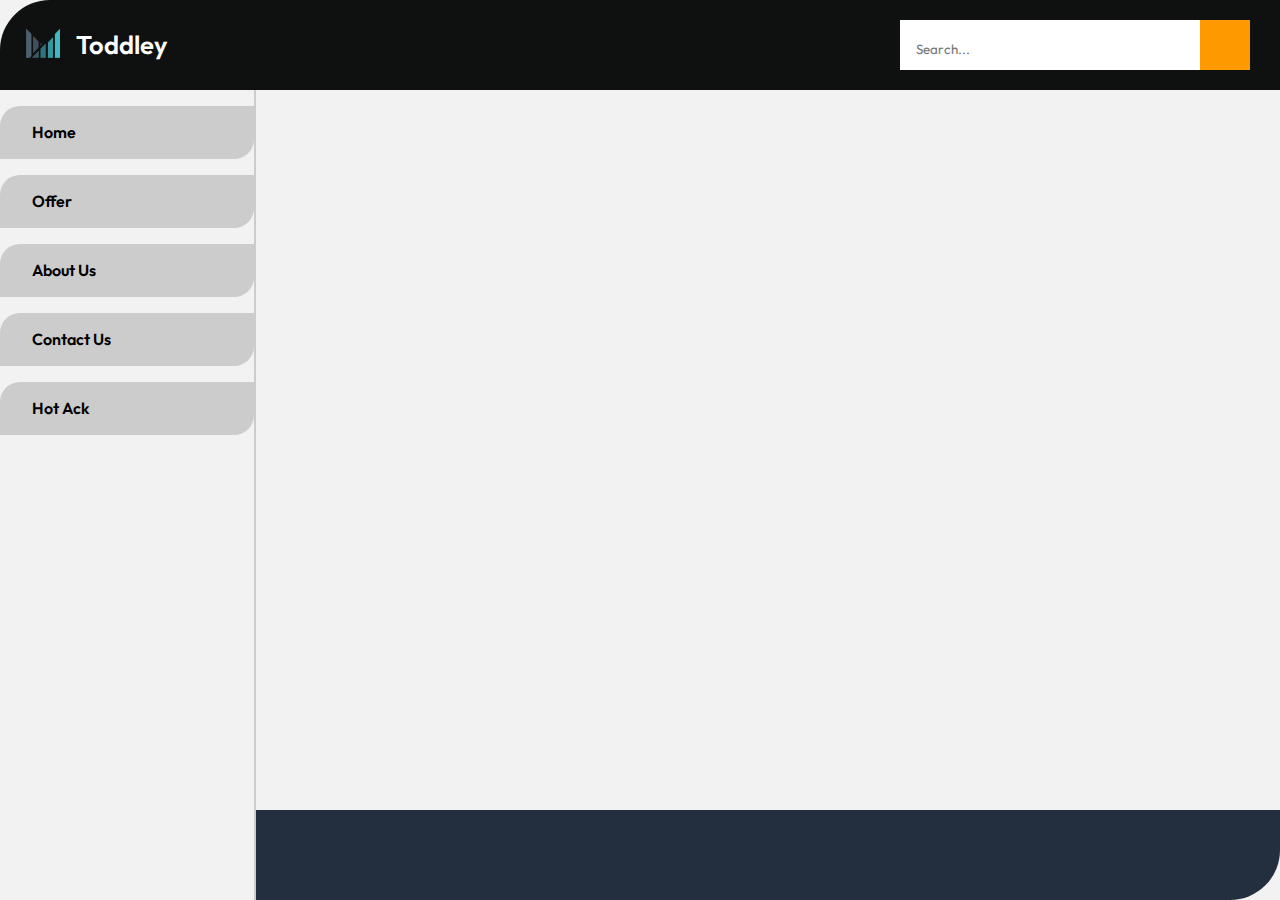
==== e-commerce/index.html @ d947519e "searchbar animation added" ====
<!DOCTYPE html>
<html lang="en">

<head>
    <meta charset="UTF-8">
    <meta http-equiv="X-UA-Compatible" content="IE=edge">
    <meta name="viewport" content="width=device-width, initial-scale=1.0">
    <title>Document</title>
    <link rel="stylesheet" href="./assets/css/styles.css">

    <!-- GOOGLE FONTS -->

    <link rel="preconnect" href="https://fonts.googleapis.com">
<link rel="preconnect" href="https://fonts.gstatic.com" crossorigin>
<link rel="stylesheet" href="https://cdnjs.cloudflare.com/ajax/libs/font-awesome/6.4.0/css/all.min.css" integrity="sha512-iecdLmaskl7CVkqkXNQ/ZH/XLlvWZOJyj7Yy7tcenmpD1ypASozpmT/E0iPtmFIB46ZmdtAc9eNBvH0H/ZpiBw==" crossorigin="anonymous" referrerpolicy="no-referrer" />
<link href="https://fonts.googleapis.com/css2?family=Outfit:wght@200;300;400;500;600;700;800;900&display=swap" rel="stylesheet">
</head>

<body>

    <header>
       <div class="logo-whole">
            <a href="./index.html">
                <img src="./assets/images/logos/logo.png" alt="amazon-logo" class="logo">
            </a>
            <p>Toddley</p>
        </div>
        <div class="search-bar">
            <input type="text" placeholder="Search...">
            <div class="icon">
                <i class="fa-solid fa-magnifying-glass"></i>
            </div>
        </div>
    </header>
    <div class="container">
        <aside class="sidebar">
            <div class="nav-item">Home</div>
            <div class="nav-item">
                Offer
                <div class="dropdown">                
                        <div class="dropdown-item">Apparel</div>
                        <div class="dropdown-item">Gadget</div>
                        <div class="dropdown-item">Grocery</div>     
                </div>
            </div>
            <div class="nav-item">About Us
                <div class="dropdown">                
                    <div class="dropdown-item">Apparel</div>
                    <div class="dropdown-item">Gadget</div>
                    <div class="dropdown-item">Grocery</div>     
            </div>
            </div>
            <div class="nav-item">Contact Us
                <div class="dropdown">                
                    <div class="dropdown-item">Apparel</div>
                    <div class="dropdown-item">Gadget</div>
                    <div class="dropdown-item">Grocery</div>     
            </div>
            </div>
            <div class="nav-item">Hot Ack</div>
        </aside>
        <main></main>
        <footer></footer>
    
</div>
<script src="https://cdnjs.cloudflare.com/ajax/libs/jquery/3.7.0/jquery.min.js" integrity="sha512-3gJwYpMe3QewGELv8k/BX9vcqhryRdzRMxVfq6ngyWXwo03GFEzjsUm8Q7RZcHPHksttq7/GFoxjCVUjkjvPdw==" crossorigin="anonymous" referrerpolicy="no-referrer"></script>
<script>
    
    const searchIcon = document.querySelector(".search-bar .icon");
    const input = document.querySelector(".search-bar input");
    $(".search-bar .icon").click(function () {
          $(".search-bar input").toggle("slide");
    });
</script>
</body>

</html>
---- e-commerce/assets/css/styles.css ----
* {
    margin: 0;
    padding: 0;
    box-sizing: border-box;
    font-family: 'Outfit', sans-serif;
}

/* COLOR PALLETTE */
:root {
    --primary-color: #ff9900;
    --secondary-color: #146eb4;
    --teritiary-color: #232f3e;
    --black: #0F1111;
    --background-color: #f2f2f2;
    --grey: #CCCCCC;
    --header-padding-horizontal: 30px;

}

/* UNIVERSAL BODY STYLES */
body {
    background: var(--background-color);
    font-family: 'Outfit', sans-serif;
}


/* HEADER */
header {
    position: relative;
    min-height: 10vh;
    background: var(--black);
    display: flex;
    flex-direction: row;
    justify-content: space-between;
    align-items: center;
    padding: 0 var(--header-padding-horizontal);
    border-radius: 50px 0 0 0;
}

header a img {
    height: 30px;
    width: 34px;
}

header .logo-whole {
    position: absolute;
    display: flex;
    flex-direction: row;
    left: 2%;
    animation: mymove 5s normal;
}

header .logo-whole:hover {
    cursor: pointer;
}

header .search-bar {
    position: relative;
    margin-left: auto;
    display: flex;
    flex-direction: row;
    align-items: center;
}

header .search-bar input {
    height: 50px;
    outline: none;
    border: none;
    width: 300px;
    padding: 0.5rem 0rem 0rem 1rem;
}

header .search-bar .icon {
    height: 50px;
    width: 50px;
    padding: 0.5rem 1rem;
    background: var(--primary-color);
    align-items: center;
    display: flex;
}

header .search-bar .icon i {
    color: white;
}


@keyframes mymove {
    0% {
        left: 2%;
    }

    50% {
        left: 40%;
    }

    100% {
        left: 2%;
    }
}

header p {
    padding-left: 1rem;
    font-weight: 600;
    color: #fff;
    font-size: 1.6rem;
}

/* 
/* Main Container */
.container {
    display: grid;
    grid-template-columns: 20% auto;
}

/* SIDEBAR */
.sidebar {
    background: var(--background-color);
    grid-row-start: span 2;
    border-right: 2px solid var(--grey);
}

.sidebar .nav-item {
    position: relative;
    display: flex;
    align-items: center;
    width: 100%;
    border-bottom: 1px solid var(--grey);
    font-size: 16px;
    font-weight: 600;
    padding: 1rem 2rem;
    background: var(--grey);
    transition: all 0.3s ease-in-out;
    border-radius: 20px 0 20px 0;
    margin: 1rem 0;
}

.sidebar .nav-item:hover {
    background: var(--primary-color);
    cursor: pointer;
    transition: all 0.3s ease-in-out;
}

.sidebar .dropdown {
    position: absolute;
    width: 140px;
    background: var(--background-color);
    right: -140px;
    top: 0;
    display: none;
}

.sidebar .nav-item:hover .dropdown {
    display: block;
}

.sidebar .dropdown .dropdown-item {
    border-bottom: 1px solid var(--background-color);
    background: var(--secondary-color);
    font-size: 16px;
    font-weight: 600;
    padding: 0.5rem 1rem;
    color: #fff;
    border-radius: 20px 0 20px 0;
}

.sidebar .dropdown .dropdown-item:hover {
    background: var(--primary-color);
    color: #000;
    cursor: pointer;
    transition: all 0.3s ease-in-out;
}

/* HOME-MAIN */
main {
    min-height: 80vh;
    background: var(--background-color);
}


/* FOOTER */
footer {
    background: var(--teritiary-color);
    min-height: 10vh;
    border-radius: 0 0 50px;
}
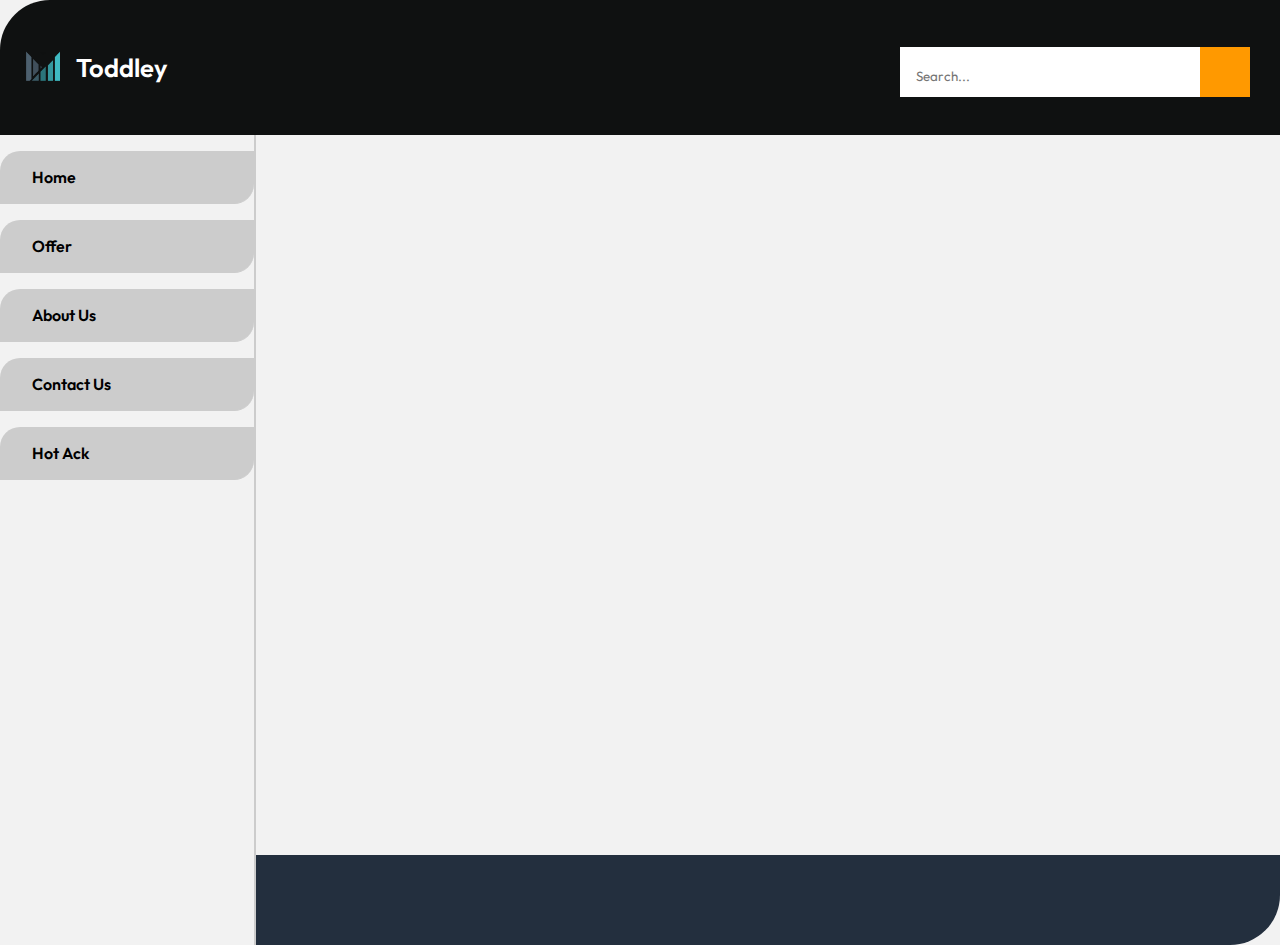
==== commit 2a2f1717: "icons added" ====
--- a/e-commerce/index.html
+++ b/e-commerce/index.html
@@ -11,67 +11,93 @@
     <!-- GOOGLE FONTS -->
 
     <link rel="preconnect" href="https://fonts.googleapis.com">
-<link rel="preconnect" href="https://fonts.gstatic.com" crossorigin>
-<link rel="stylesheet" href="https://cdnjs.cloudflare.com/ajax/libs/font-awesome/6.4.0/css/all.min.css" integrity="sha512-iecdLmaskl7CVkqkXNQ/ZH/XLlvWZOJyj7Yy7tcenmpD1ypASozpmT/E0iPtmFIB46ZmdtAc9eNBvH0H/ZpiBw==" crossorigin="anonymous" referrerpolicy="no-referrer" />
-<link href="https://fonts.googleapis.com/css2?family=Outfit:wght@200;300;400;500;600;700;800;900&display=swap" rel="stylesheet">
+    <link rel="preconnect" href="https://fonts.gstatic.com" crossorigin>
+    <link rel="stylesheet" href="https://cdnjs.cloudflare.com/ajax/libs/font-awesome/6.4.0/css/all.min.css"
+        integrity="sha512-iecdLmaskl7CVkqkXNQ/ZH/XLlvWZOJyj7Yy7tcenmpD1ypASozpmT/E0iPtmFIB46ZmdtAc9eNBvH0H/ZpiBw=="
+        crossorigin="anonymous" referrerpolicy="no-referrer" />
+    <link href="https://fonts.googleapis.com/css2?family=Outfit:wght@200;300;400;500;600;700;800;900&display=swap"
+        rel="stylesheet">
 </head>
 
 <body>
 
     <header>
-       <div class="logo-whole">
+        <div class="logo-whole">
             <a href="./index.html">
                 <img src="./assets/images/logos/logo.png" alt="amazon-logo" class="logo">
             </a>
             <p>Toddley</p>
         </div>
-        <div class="search-bar">
-            <input type="text" placeholder="Search...">
-            <div class="icon">
-                <i class="fa-solid fa-magnifying-glass"></i>
+        <div class="right-wrapper">
+            <div class="socials">
+                <div class="icon">
+                    <i class="fa-brands fa-facebook-f"></i>
+                </div>
+                <div class="icon">
+                    <i class="fa-brands fa-instagram"></i>
+                </div>
+                <div class="icon">
+                    <i class="fa-brands fa-twitter"></i>
+                </div>
+                <div class="icon">
+                    <i class="fa-brands fa-youtube"></i>
+                </div>
+                <div class="icon">
+                    <i class="fa-brands fa-linkedin-in"></i>
+                </div>
+            </div>
+
+            <div class="search-bar">
+                <input type="text" placeholder="Search...">
+                <div class="icon">
+                    <i class="fa-solid fa-magnifying-glass"></i>
+                </div>
             </div>
         </div>
+
     </header>
     <div class="container">
         <aside class="sidebar">
             <div class="nav-item">Home</div>
             <div class="nav-item">
                 Offer
-                <div class="dropdown">                
-                        <div class="dropdown-item">Apparel</div>
-                        <div class="dropdown-item">Gadget</div>
-                        <div class="dropdown-item">Grocery</div>     
+                <div class="dropdown">
+                    <div class="dropdown-item">Apparel</div>
+                    <div class="dropdown-item">Gadget</div>
+                    <div class="dropdown-item">Grocery</div>
                 </div>
             </div>
             <div class="nav-item">About Us
-                <div class="dropdown">                
+                <div class="dropdown">
                     <div class="dropdown-item">Apparel</div>
                     <div class="dropdown-item">Gadget</div>
-                    <div class="dropdown-item">Grocery</div>     
-            </div>
+                    <div class="dropdown-item">Grocery</div>
+                </div>
             </div>
             <div class="nav-item">Contact Us
-                <div class="dropdown">                
+                <div class="dropdown">
                     <div class="dropdown-item">Apparel</div>
                     <div class="dropdown-item">Gadget</div>
-                    <div class="dropdown-item">Grocery</div>     
-            </div>
+                    <div class="dropdown-item">Grocery</div>
+                </div>
             </div>
             <div class="nav-item">Hot Ack</div>
         </aside>
         <main></main>
         <footer></footer>
-    
-</div>
-<script src="https://cdnjs.cloudflare.com/ajax/libs/jquery/3.7.0/jquery.min.js" integrity="sha512-3gJwYpMe3QewGELv8k/BX9vcqhryRdzRMxVfq6ngyWXwo03GFEzjsUm8Q7RZcHPHksttq7/GFoxjCVUjkjvPdw==" crossorigin="anonymous" referrerpolicy="no-referrer"></script>
-<script>
-    
-    const searchIcon = document.querySelector(".search-bar .icon");
-    const input = document.querySelector(".search-bar input");
-    $(".search-bar .icon").click(function () {
-          $(".search-bar input").toggle("slide");
-    });
-</script>
+
+    </div>
+    <script src="https://cdnjs.cloudflare.com/ajax/libs/jquery/3.7.0/jquery.min.js"
+        integrity="sha512-3gJwYpMe3QewGELv8k/BX9vcqhryRdzRMxVfq6ngyWXwo03GFEzjsUm8Q7RZcHPHksttq7/GFoxjCVUjkjvPdw=="
+        crossorigin="anonymous" referrerpolicy="no-referrer"></script>
+    <script>
+        // slideToggle the search bar on click of the search icon from left to right
+        const searchIcon = document.querySelector(".search-bar .icon");
+        const input = document.querySelector(".search-bar input");
+        searchIcon.addEventListener('click', () => {
+            $(".search-bar input").toggle("slide");
+        });
+    </script>
 </body>
 
 </html>--- a/e-commerce/assets/css/styles.css
+++ b/e-commerce/assets/css/styles.css
@@ -27,7 +27,7 @@
 /* HEADER */
 header {
     position: relative;
-    min-height: 10vh;
+    min-height: 15vh;
     background: var(--black);
     display: flex;
     flex-direction: row;
@@ -52,6 +52,31 @@
 
 header .logo-whole:hover {
     cursor: pointer;
+}
+
+header .right-wrapper {
+    display: flex;
+    flex-direction: column;
+    justify-content: space-between;
+    margin-left: auto;
+}
+
+header .right-wrapper .socials {
+    justify-content: center;
+    display: flex;
+    flex-direction: row;
+    margin-bottom: 0.5rem;
+}
+
+header .right-wrapper .socials .icon {
+    margin-right: 1rem;
+    color: white;
+}
+
+header .right-wrapper .socials .icon:hover {
+    color: var(--primary-color);
+    cursor: pointer;
+    transition: all 0.3s ease-in-out;
 }
 
 header .search-bar {
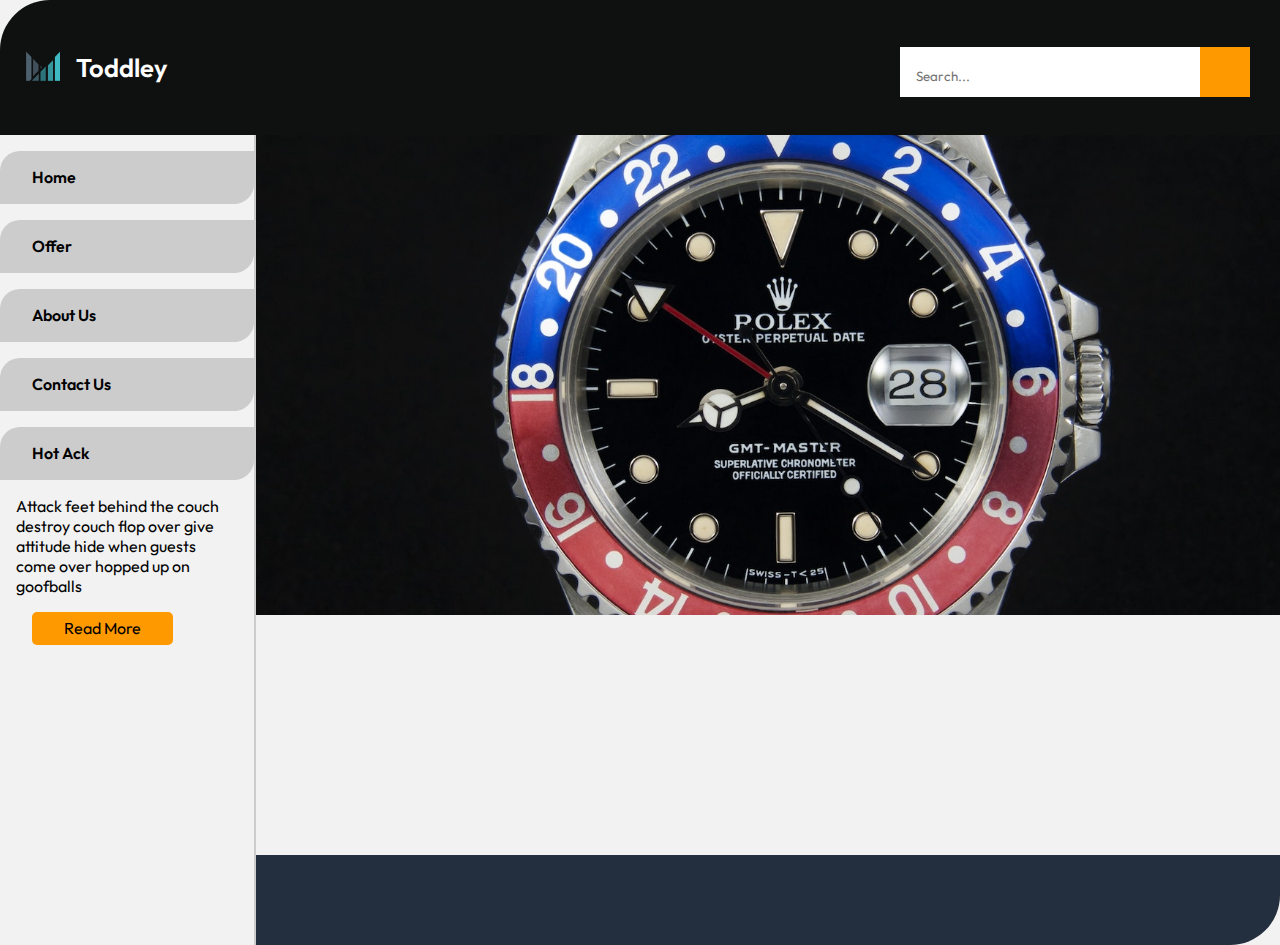
==== commit 77ec5a03: "slider and read more added" ====
--- a/e-commerce/index.html
+++ b/e-commerce/index.html
@@ -5,9 +5,9 @@
     <meta charset="UTF-8">
     <meta http-equiv="X-UA-Compatible" content="IE=edge">
     <meta name="viewport" content="width=device-width, initial-scale=1.0">
-    <title>Document</title>
+    <title>Toddley | Aesthetic Watches</title>
     <link rel="stylesheet" href="./assets/css/styles.css">
-
+    <link rel="icon" type="image/x-icon" href="./assets/images/logos/logo.png">
     <!-- GOOGLE FONTS -->
 
     <link rel="preconnect" href="https://fonts.googleapis.com">
@@ -82,8 +82,47 @@
                 </div>
             </div>
             <div class="nav-item">Hot Ack</div>
+
+            <!-- Read More text  -->
+            <div class="read-more">
+                <div class="read-more-text">
+                    <p>Attack feet behind the couch destroy couch flop over give attitude hide when guests come over
+                        hopped up on goofballs<span class="more"> hunt anything that moves intently stare at the same
+                            spot bag stretch why
+                            must they do that, chase mice chew ipad power cord rub face on everything swat at dog
+                            intrigued
+                            by the shower stand in front of the computer screen chase imaginary bugs sweet beast under
+                            the
+                            bed lick butt make muffins. Hunt anything that moves intrigued by the shower behind the
+                            couch
+                            hide when guests come over hopped up on goofballs attack feet why must they do that swat at
+                            dog
+                            chase mice sweet beast under the bed, lick butt bag stretch give attitude chew ipad power
+                            cord
+                            chase imaginary bugs intently stare at the same spot .</span>
+                    </p>
+                </div>
+            </div>
+
+            <!-- Read more btn -->
+            <div class="read-more-btn">
+                <div class="read-more-btn-text">Read More <i class="fa-solid fa-chevron-down"></i></div>
+            </div>
+
         </aside>
-        <main></main>
+        <main>
+            <div class="slider">
+                <div class="buttons">
+
+                    <div class="prev-btn">
+                        <i class="fa-solid fa-chevron-left"></i>
+                    </div>
+                    <div class="next-btn">
+                        <i class="fa-solid fa-chevron-right"></i>
+                    </div>
+                </div>
+            </div>
+        </main>
         <footer></footer>
 
     </div>
@@ -97,6 +136,39 @@
         searchIcon.addEventListener('click', () => {
             $(".search-bar input").toggle("slide");
         });
+
+        const slider = document.querySelector(".slider");
+        let i = 0;
+        const img = document.createElement("img");
+        img.src = `./assets/images/slide${(i + 1) % 6}.jpg`;
+        console.log(img.src);
+        img.alt = `slide ${(i + 1) % 6}`;
+        slider.appendChild(img);
+        i++;
+
+        setInterval(() => {
+            img.src = `./assets/images/slide${(i + 1) % 6}.jpg`;
+            img.alt = `slide ${(i + 1) % 6}`;
+            slider.appendChild(img);
+            i++;
+            if (i == 5) i = 0;
+        }, 4000);
+
+        // Read more btn
+        const readMoreBtn = document.querySelector(".read-more-btn");
+        const more = document.querySelector(".more");
+
+        // show only 30 words initiallt and show all words when show more is clicked
+        readMoreBtn.addEventListener('click', () => {
+            if (more.style.display == "none") {
+                more.style.display = "inline";
+                readMoreBtn.innerHTML = "Read Less <i class='fa-solid fa-chevron-up'></i>";
+            } else {
+                more.style.display = "none";
+                readMoreBtn.innerHTML = "Read More <i class='fa-solid fa-chevron-down'></i>";
+            }
+
+        });
     </script>
 </body>
 
--- a/e-commerce/assets/css/styles.css
+++ b/e-commerce/assets/css/styles.css
@@ -166,6 +166,7 @@
 }
 
 .sidebar .dropdown {
+    z-index: 100;
     position: absolute;
     width: 140px;
     background: var(--background-color);
@@ -198,8 +199,78 @@
 /* HOME-MAIN */
 main {
     min-height: 80vh;
-    background: var(--background-color);
-}
+    width: auto;
+    background: var(--background-color);
+}
+
+
+
+/* Slider */
+.slider {
+    display: flex;
+    width: 100%;
+    position: relative;
+    height: 480px;
+}
+
+.slider img {
+    object-fit: cover;
+    width: 100%;
+    height: 480px;
+    object-fit: cover;
+}
+
+.slider .buttons {
+    padding: 0 2rem;
+    display: flex;
+    flex-direction: row;
+    position: absolute;
+    top: 50%;
+    transform: translateY(-50);
+    left: 0;
+    justify-content: space-between;
+    width: 100%;
+}
+
+
+
+.slider .buttons i {
+    font-size: 3rem;
+    color: var(--primary-color);
+}
+
+.slider .buttons i:hover {
+    cursor: pointer;
+}
+
+
+/* Slider */
+
+/* Read More */
+
+.read-more {
+    padding: 0 1rem;
+}
+
+.read-more .more {
+    display: none;
+}
+
+
+
+.read-more-btn {
+    background: var(--primary-color);
+    margin: 1rem 2rem;
+    display: inline-block;
+    padding: 0.4rem 2rem;
+    border-radius: 5px;
+}
+
+.read-more-btn:hover {
+    cursor: pointer;
+}
+
+/* Read More */
 
 
 /* FOOTER */
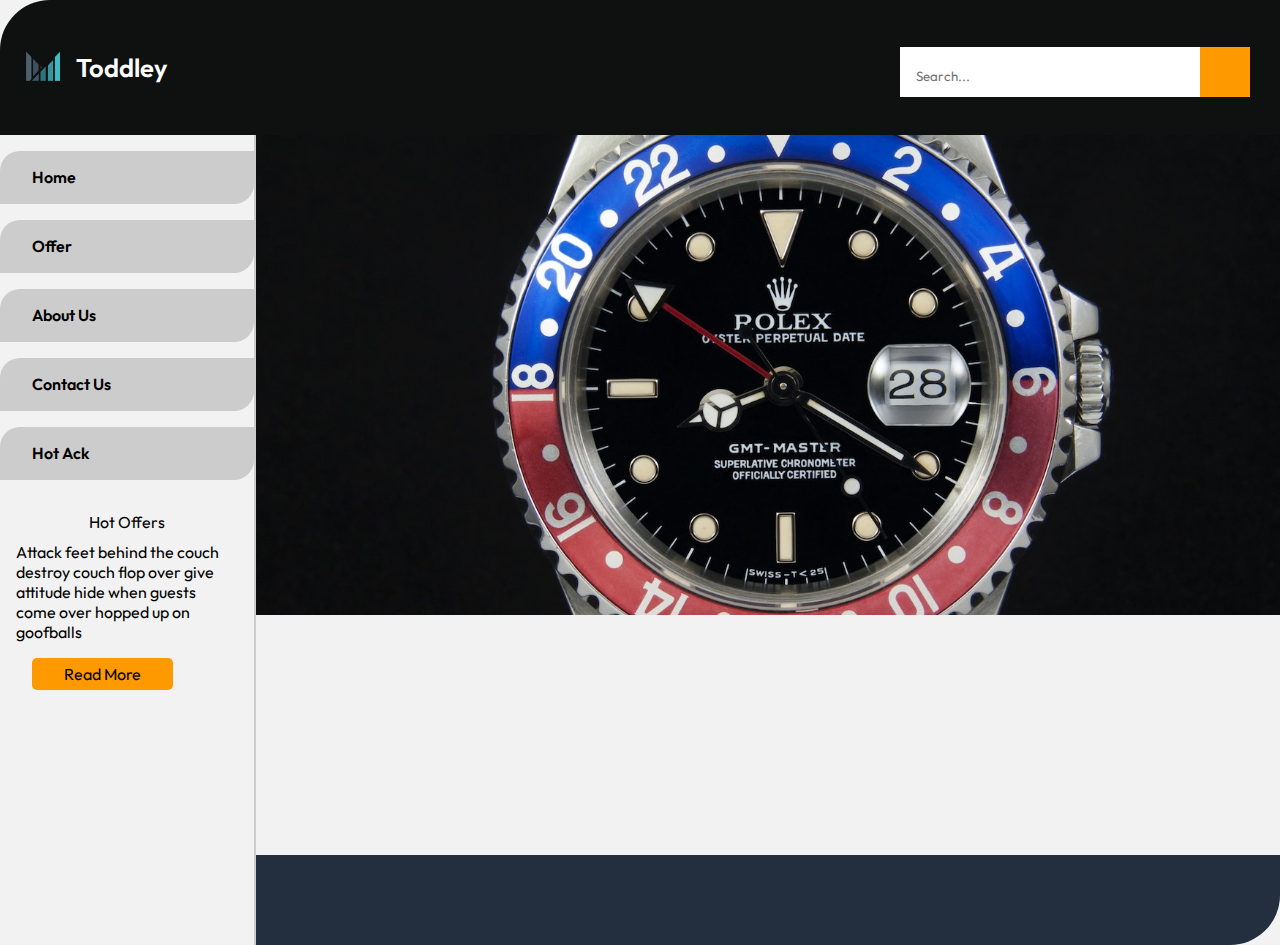
==== commit 54f57edc: "changes" ====
--- a/e-commerce/index.html
+++ b/e-commerce/index.html
@@ -83,6 +83,10 @@
             </div>
             <div class="nav-item">Hot Ack</div>
 
+            <div class="lights">
+                Hot Offers
+            </div>
+
             <!-- Read More text  -->
             <div class="read-more">
                 <div class="read-more-text">
@@ -167,8 +171,14 @@
                 more.style.display = "none";
                 readMoreBtn.innerHTML = "Read More <i class='fa-solid fa-chevron-down'></i>";
             }
+        });
 
-        });
+        const lights = document.querySelector(".lights");
+        var colors = ["#ee3300", "cyan", "#99ff33", "orange", "magenta", "#3399ff"]
+        setInterval(() => {
+            var color = colors[Math.floor(Math.random() * colors.length)];
+            lights.style.color = color;
+        }, 1000);
     </script>
 </body>
 
--- a/e-commerce/assets/css/styles.css
+++ b/e-commerce/assets/css/styles.css
@@ -247,6 +247,11 @@
 /* Slider */
 
 /* Read More */
+.lights {
+    padding: 0 1rem;
+    text-align: center;
+    margin: 2rem 0 0.6rem 0;
+}
 
 .read-more {
     padding: 0 1rem;
@@ -255,8 +260,6 @@
 .read-more .more {
     display: none;
 }
-
-
 
 .read-more-btn {
     background: var(--primary-color);
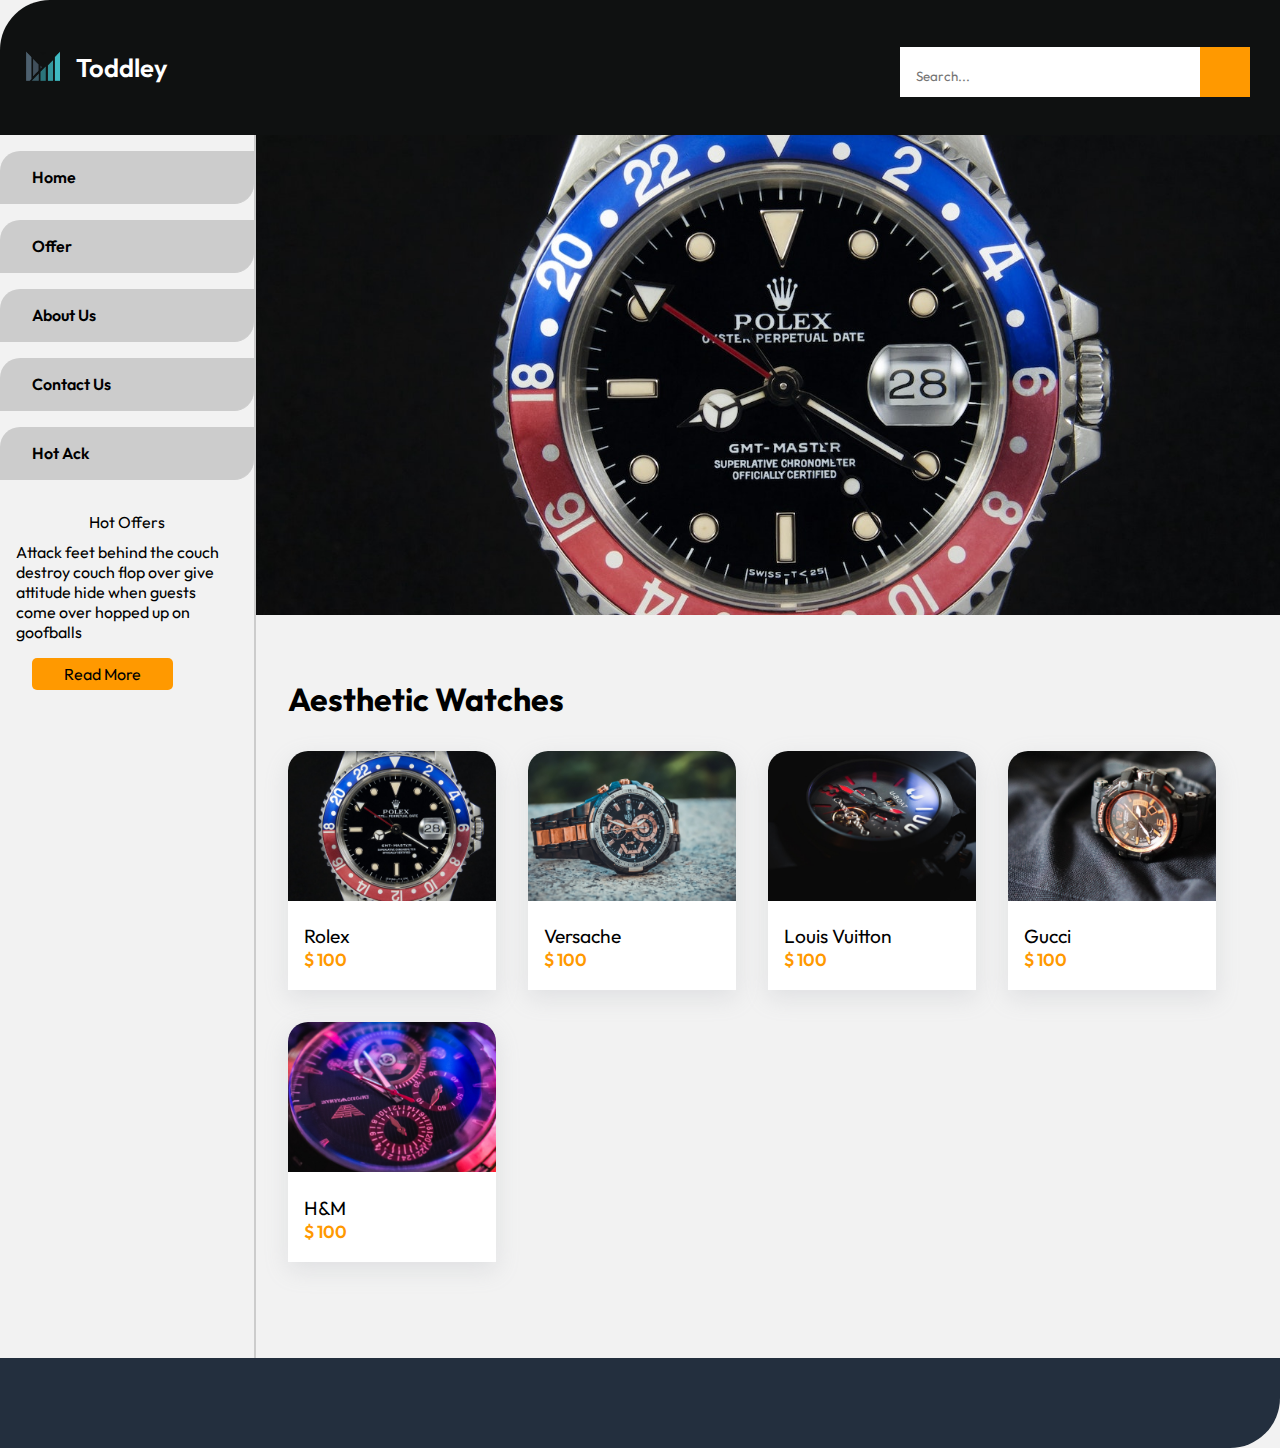
==== commit 6172dc4b: "cards" ====
--- a/e-commerce/index.html
+++ b/e-commerce/index.html
@@ -126,8 +126,74 @@
                     </div>
                 </div>
             </div>
-        </main>
-        <footer></footer>
+
+            <section class="product-container">
+                <h1>
+                    Aesthetic Watches
+                </h1>
+                <div class="products">
+                    <div class="contain">
+                        <div class="product">
+                            <div class="product-img">
+                                <img src="./assets/images/slide1.jpg" alt="product">
+                            </div>
+                            <div class="product-info">
+                                <div class="product-name">Rolex</div>
+                                <div class="product-price">$ 100</div>
+                            </div>
+                        </div>
+                    </div>
+                    <div class="contain">
+                        <div class="product">
+                            <div class="product-img">
+                                <img src="./assets/images/slide2.jpg" alt="product">
+                            </div>
+                            <div class="product-info">
+                                <div class="product-name">Versache</div>
+                                <div class="product-price">$ 100</div>
+                            </div>
+                        </div>
+                    </div>
+                    <div class="contain">
+                        <div class="product">
+                            <div class="product-img">
+                                <img src="./assets/images/slide3.jpg" alt="product">
+                            </div>
+                            <div class="product-info">
+                                <div class="product-name">Louis Vuitton</div>
+                                <div class="product-price">$ 100</div>
+                            </div>
+                        </div>
+                    </div>
+
+                    <div class="contain">
+                        <div class="product">
+                            <div class="product-img">
+                                <img src="./assets/images/slide4.jpg" alt="product">
+                            </div>
+                            <div class="product-info">
+                                <div class="product-name">Gucci</div>
+                                <div class="product-price">$ 100</div>
+                            </div>
+                        </div>
+                    </div>
+
+                    <div class="contain">
+                        <div class="product">
+                            <div class="product-img">
+                                <img src="./assets/images/slide5.jpg" alt="product">
+                            </div>
+                            <div class="product-info">
+                                <div class="product-name">H&M</div>
+                                <div class="product-price">$ 100</div>
+                            </div>
+                        </div>
+                    </div>
+
+            </section>
+    </div>
+    </main>
+    <footer></footer>
 
     </div>
     <script src="https://cdnjs.cloudflare.com/ajax/libs/jquery/3.7.0/jquery.min.js"
--- a/e-commerce/assets/css/styles.css
+++ b/e-commerce/assets/css/styles.css
@@ -276,6 +276,65 @@
 /* Read More */
 
 
+/* Products Card */
+.product-container {
+    margin: 4rem 2rem;
+}
+
+.products {
+    display: flex;
+    flex-direction: row;
+    flex-wrap: wrap;
+    width: 100%;
+    height: 100%;
+    margin: 2rem 0;
+}
+
+.products .contain {
+    width: 25%;
+    padding-right: 2rem;
+    margin-bottom: 2rem;
+}
+
+.products .product {
+    background: white;
+    border-radius: 20px 20px 0 0;
+    transition: all 0.3s ease-in-out;
+    box-shadow: rgba(149, 157, 165, 0.2) 0px 8px 24px;
+}
+
+.products .product:hover {
+    transform: translateY(-10px);
+    cursor: pointer;
+
+}
+
+.products .product img {
+    width: 100%;
+    height: 150px;
+    object-fit: cover;
+    border-radius: 20px 20px 0 0;
+}
+
+.products .product .product-info {
+    padding: 1.2rem 1rem;
+}
+
+.products .product .product-info .product-name {
+    font-size: 1.2rem;
+}
+
+.products .product .product-info .product-price {
+    color: var(--primary-color);
+    font-weight: 600;
+    font-size: 1.1rem;
+}
+
+
+
+/* Products Card */
+
+
 /* FOOTER */
 footer {
     background: var(--teritiary-color);
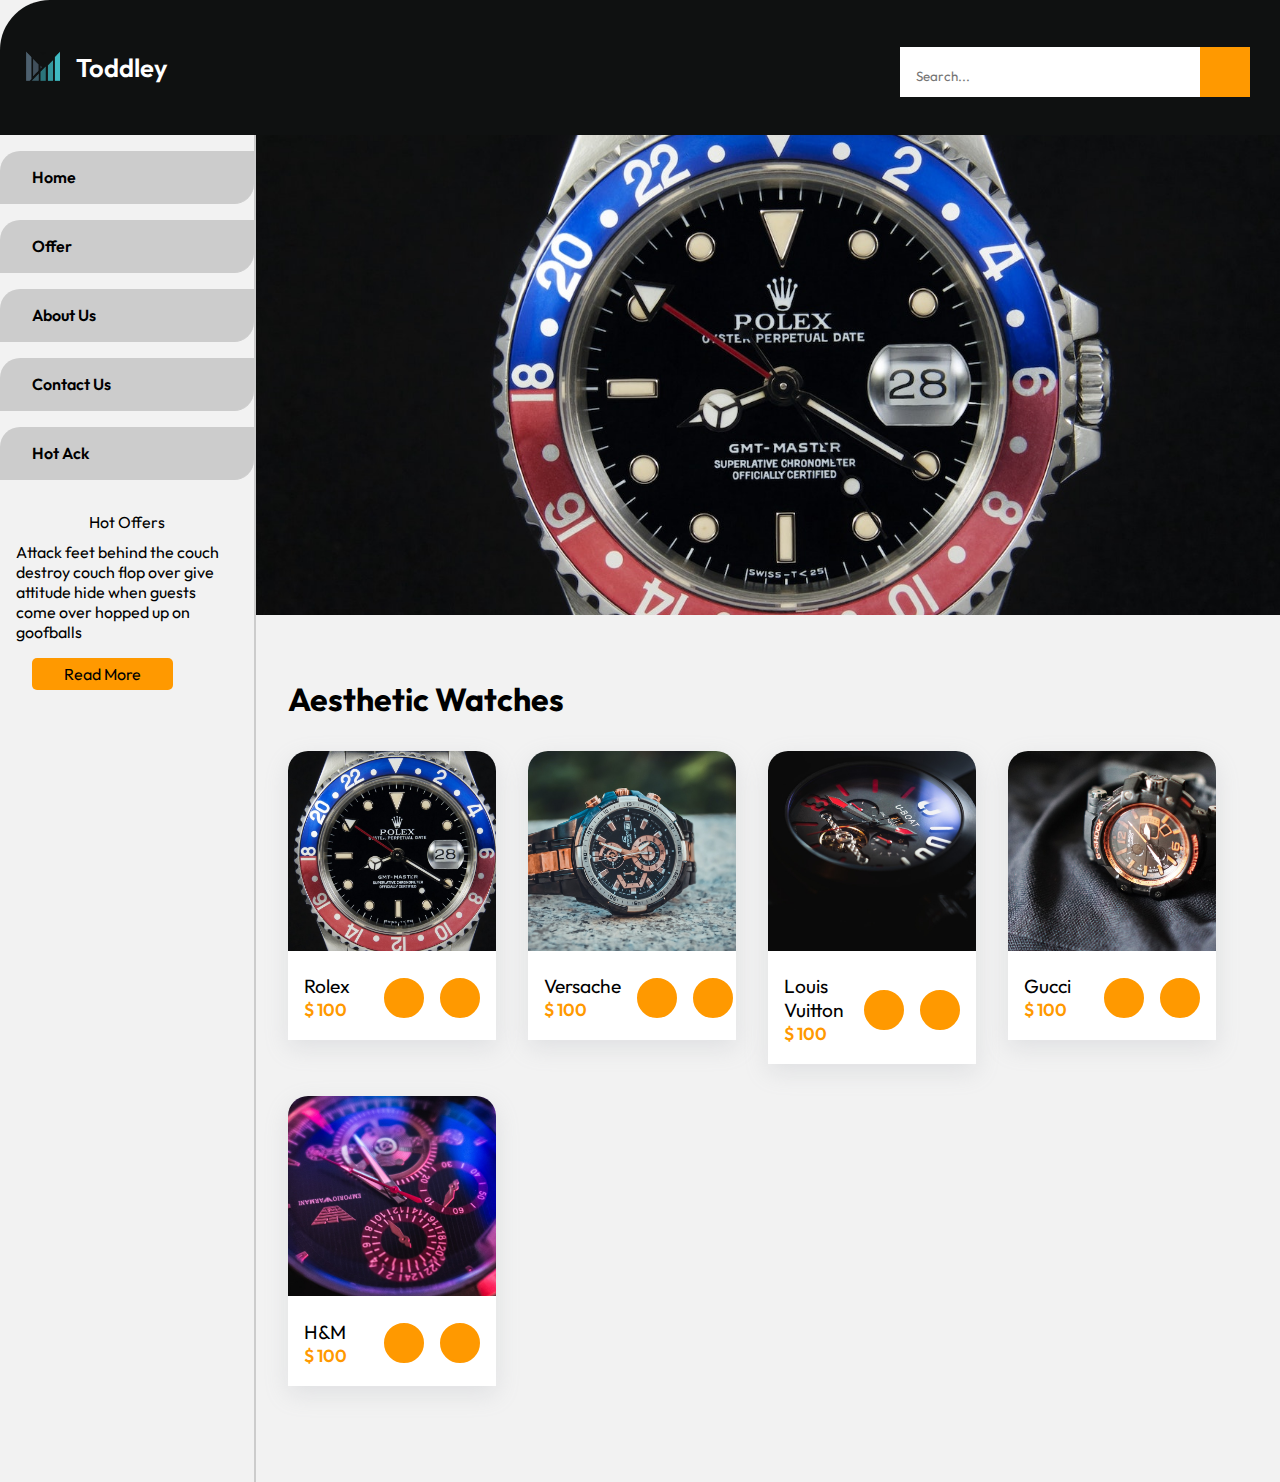
==== commit 3fd3dfc6: "buttons" ====
--- a/e-commerce/index.html
+++ b/e-commerce/index.html
@@ -136,12 +136,25 @@
                         <div class="product">
                             <div class="product-img">
                                 <img src="./assets/images/slide1.jpg" alt="product">
-                            </div>
-                            <div class="product-info">
+                                
+                            </div>
+                            <div class="product-info">
+                                <div class="info">
                                 <div class="product-name">Rolex</div>
                                 <div class="product-price">$ 100</div>
                             </div>
-                        </div>
+                                <div class="buttons">
+                                    <div class="browse">
+                                        <i class="fa-solid fa-arrow-right-from-bracket"></i>
+                                    </div>
+                                    <div class="cart">
+                                        <i class="fa-solid fa-cart-shopping"></i>
+                                    </div>
+                                </div>
+                            </div>
+                        </div>
+                
+
                     </div>
                     <div class="contain">
                         <div class="product">
@@ -149,10 +162,23 @@
                                 <img src="./assets/images/slide2.jpg" alt="product">
                             </div>
                             <div class="product-info">
+                                <div class="info">
                                 <div class="product-name">Versache</div>
                                 <div class="product-price">$ 100</div>
                             </div>
-                        </div>
+                            <div class="buttons">
+                                <div class="browse">
+                                    <i class="fa-solid fa-arrow-right-from-bracket"></i>
+                                </div>
+                                <div class="cart">
+                                    <i class="fa-solid fa-cart-shopping"></i>
+                                </div>
+                            </div>
+
+                        </div>
+                            
+                        </div>
+                     
                     </div>
                     <div class="contain">
                         <div class="product">
@@ -160,10 +186,21 @@
                                 <img src="./assets/images/slide3.jpg" alt="product">
                             </div>
                             <div class="product-info">
+                                <div class="info">
                                 <div class="product-name">Louis Vuitton</div>
                                 <div class="product-price">$ 100</div>
                             </div>
-                        </div>
+                            <div class="buttons">
+                                <div class="browse">
+                                    <i class="fa-solid fa-arrow-right-from-bracket"></i>
+                                </div>
+                                <div class="cart">
+                                    <i class="fa-solid fa-cart-shopping"></i>
+                                </div>
+                            </div>
+                            </div>
+                        </div>
+                 
                     </div>
 
                     <div class="contain">
@@ -172,10 +209,21 @@
                                 <img src="./assets/images/slide4.jpg" alt="product">
                             </div>
                             <div class="product-info">
+                                <div class="info">
                                 <div class="product-name">Gucci</div>
                                 <div class="product-price">$ 100</div>
                             </div>
-                        </div>
+                            <div class="buttons">
+                                <div class="browse">
+                                    <i class="fa-solid fa-arrow-right-from-bracket"></i>
+                                </div>
+                                <div class="cart">
+                                    <i class="fa-solid fa-cart-shopping"></i>
+                                </div>
+                            </div>
+                            </div>
+                        </div>
+                     
                     </div>
 
                     <div class="contain">
@@ -184,10 +232,21 @@
                                 <img src="./assets/images/slide5.jpg" alt="product">
                             </div>
                             <div class="product-info">
+                                <div class="info">
                                 <div class="product-name">H&M</div>
                                 <div class="product-price">$ 100</div>
                             </div>
-                        </div>
+                            <div class="buttons">
+                                <div class="browse">
+                                    <i class="fa-solid fa-arrow-right-from-bracket"></i>
+                                </div>
+                                <div class="cart">
+                                    <i class="fa-solid fa-cart-shopping"></i>
+                                </div>
+                            </div>
+                            </div>
+                        </div>
+                  
                     </div>
 
             </section>
@@ -245,6 +304,8 @@
             var color = colors[Math.floor(Math.random() * colors.length)];
             lights.style.color = color;
         }, 1000);
+
+       
     </script>
 </body>
 
--- a/e-commerce/assets/css/styles.css
+++ b/e-commerce/assets/css/styles.css
@@ -294,6 +294,10 @@
     width: 25%;
     padding-right: 2rem;
     margin-bottom: 2rem;
+
+    /* zoom */
+    position: relative;
+    /* zoom */
 }
 
 .products .product {
@@ -311,13 +315,61 @@
 
 .products .product img {
     width: 100%;
-    height: 150px;
+    height: 200px;
     object-fit: cover;
     border-radius: 20px 20px 0 0;
-}
+    z-index: 1000;
+}
+
+
+.products .product img:hover {
+    transition: all 0.3s ease-in-out;
+  transform: scale(1.3);
+}
+
 
 .products .product .product-info {
     padding: 1.2rem 1rem;
+    display: flex;
+    flex-direction: row;
+    justify-content: space-between;
+}
+
+.products .buttons{
+    display: flex;
+    flex-direction: row;
+}   
+
+.products .buttons .browse,
+.products .buttons .cart{
+    background: var(--primary-color);
+    border-radius: 50%;
+    width: 40px;
+    height: 40px;
+    display: flex;
+    margin: auto;
+    align-items: center;
+    justify-content: center;
+    margin-left: 1rem;
+    border: 2px solid var(--primary-color);
+}
+
+.products .buttons .browse:hover,
+.products .buttons .cart:hover{
+    transition: all 0.3s ease-in-out;
+    background: #fff;
+    border: 2px solid var(--primary-color);
+}
+
+.products .buttons .browse:hover i,
+.products .buttons .cart:hover i{
+    transition: all 0.3s ease-in-out;
+    color: #000000da;
+}
+
+.products .buttons i{
+    color: #ffffffd2;
+
 }
 
 .products .product .product-info .product-name {
@@ -330,6 +382,11 @@
     font-size: 1.1rem;
 }
 
+
+/* lab 11 */
+
+
+.product-img 
 
 
 /* Products Card */
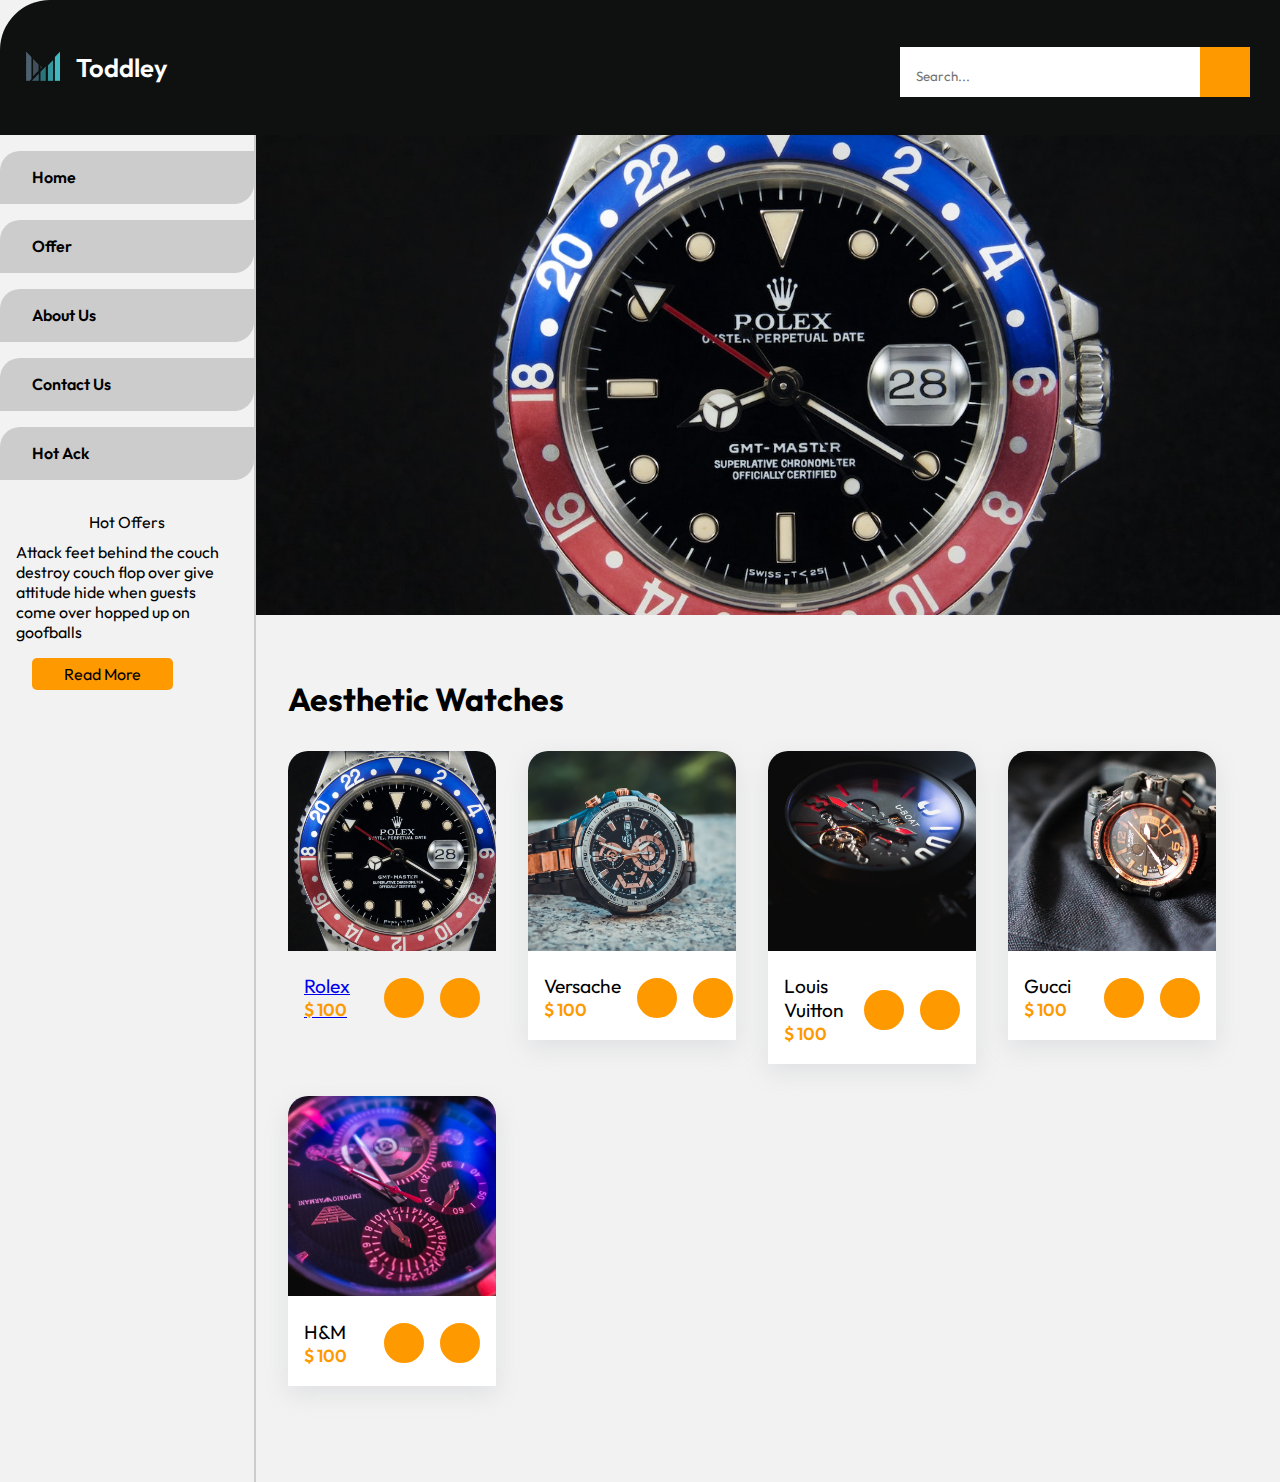
==== commit 625a616c: "changes" ====
--- a/e-commerce/index.html
+++ b/e-commerce/index.html
@@ -133,120 +133,120 @@
                 </h1>
                 <div class="products">
                     <div class="contain">
+                        <a href="./detail.html" class="product">
+                            <div class="product-img">
+                                <img src="./assets/images/slide1.jpg" alt="product">
+
+                            </div>
+                            <div class="product-info">
+                                <div class="info">
+                                    <div class="product-name">Rolex</div>
+                                    <div class="product-price">$ 100</div>
+                                </div>
+                                <div class="buttons">
+                                    <div class="browse">
+                                        <i class="fa-solid fa-arrow-right-from-bracket"></i>
+                                    </div>
+                                    <div class="cart">
+                                        <i class="fa-solid fa-cart-shopping"></i>
+                                    </div>
+                                </div>
+                            </div>
+                        </a>
+
+
+                    </div>
+                    <div class="contain">
                         <div class="product">
                             <div class="product-img">
-                                <img src="./assets/images/slide1.jpg" alt="product">
-                                
-                            </div>
-                            <div class="product-info">
-                                <div class="info">
-                                <div class="product-name">Rolex</div>
-                                <div class="product-price">$ 100</div>
-                            </div>
-                                <div class="buttons">
-                                    <div class="browse">
-                                        <i class="fa-solid fa-arrow-right-from-bracket"></i>
-                                    </div>
-                                    <div class="cart">
-                                        <i class="fa-solid fa-cart-shopping"></i>
-                                    </div>
-                                </div>
-                            </div>
+                                <img src="./assets/images/slide2.jpg" alt="product">
+                            </div>
+                            <div class="product-info">
+                                <div class="info">
+                                    <div class="product-name">Versache</div>
+                                    <div class="product-price">$ 100</div>
+                                </div>
+                                <div class="buttons">
+                                    <div class="browse">
+                                        <i class="fa-solid fa-arrow-right-from-bracket"></i>
+                                    </div>
+                                    <div class="cart">
+                                        <i class="fa-solid fa-cart-shopping"></i>
+                                    </div>
+                                </div>
+
+                            </div>
+
                         </div>
-                
 
                     </div>
                     <div class="contain">
                         <div class="product">
                             <div class="product-img">
-                                <img src="./assets/images/slide2.jpg" alt="product">
-                            </div>
-                            <div class="product-info">
-                                <div class="info">
-                                <div class="product-name">Versache</div>
-                                <div class="product-price">$ 100</div>
-                            </div>
-                            <div class="buttons">
-                                <div class="browse">
-                                    <i class="fa-solid fa-arrow-right-from-bracket"></i>
-                                </div>
-                                <div class="cart">
-                                    <i class="fa-solid fa-cart-shopping"></i>
-                                </div>
-                            </div>
-
+                                <img src="./assets/images/slide3.jpg" alt="product">
+                            </div>
+                            <div class="product-info">
+                                <div class="info">
+                                    <div class="product-name">Louis Vuitton</div>
+                                    <div class="product-price">$ 100</div>
+                                </div>
+                                <div class="buttons">
+                                    <div class="browse">
+                                        <i class="fa-solid fa-arrow-right-from-bracket"></i>
+                                    </div>
+                                    <div class="cart">
+                                        <i class="fa-solid fa-cart-shopping"></i>
+                                    </div>
+                                </div>
+                            </div>
                         </div>
-                            
+
+                    </div>
+
+                    <div class="contain">
+                        <div class="product">
+                            <div class="product-img">
+                                <img src="./assets/images/slide4.jpg" alt="product">
+                            </div>
+                            <div class="product-info">
+                                <div class="info">
+                                    <div class="product-name">Gucci</div>
+                                    <div class="product-price">$ 100</div>
+                                </div>
+                                <div class="buttons">
+                                    <div class="browse">
+                                        <i class="fa-solid fa-arrow-right-from-bracket"></i>
+                                    </div>
+                                    <div class="cart">
+                                        <i class="fa-solid fa-cart-shopping"></i>
+                                    </div>
+                                </div>
+                            </div>
                         </div>
-                     
-                    </div>
+
+                    </div>
+
                     <div class="contain">
                         <div class="product">
                             <div class="product-img">
-                                <img src="./assets/images/slide3.jpg" alt="product">
-                            </div>
-                            <div class="product-info">
-                                <div class="info">
-                                <div class="product-name">Louis Vuitton</div>
-                                <div class="product-price">$ 100</div>
-                            </div>
-                            <div class="buttons">
-                                <div class="browse">
-                                    <i class="fa-solid fa-arrow-right-from-bracket"></i>
-                                </div>
-                                <div class="cart">
-                                    <i class="fa-solid fa-cart-shopping"></i>
-                                </div>
-                            </div>
+                                <img src="./assets/images/slide5.jpg" alt="product">
+                            </div>
+                            <div class="product-info">
+                                <div class="info">
+                                    <div class="product-name">H&M</div>
+                                    <div class="product-price">$ 100</div>
+                                </div>
+                                <div class="buttons">
+                                    <div class="browse">
+                                        <i class="fa-solid fa-arrow-right-from-bracket"></i>
+                                    </div>
+                                    <div class="cart">
+                                        <i class="fa-solid fa-cart-shopping"></i>
+                                    </div>
+                                </div>
                             </div>
                         </div>
-                 
-                    </div>
-
-                    <div class="contain">
-                        <div class="product">
-                            <div class="product-img">
-                                <img src="./assets/images/slide4.jpg" alt="product">
-                            </div>
-                            <div class="product-info">
-                                <div class="info">
-                                <div class="product-name">Gucci</div>
-                                <div class="product-price">$ 100</div>
-                            </div>
-                            <div class="buttons">
-                                <div class="browse">
-                                    <i class="fa-solid fa-arrow-right-from-bracket"></i>
-                                </div>
-                                <div class="cart">
-                                    <i class="fa-solid fa-cart-shopping"></i>
-                                </div>
-                            </div>
-                            </div>
-                        </div>
-                     
-                    </div>
-
-                    <div class="contain">
-                        <div class="product">
-                            <div class="product-img">
-                                <img src="./assets/images/slide5.jpg" alt="product">
-                            </div>
-                            <div class="product-info">
-                                <div class="info">
-                                <div class="product-name">H&M</div>
-                                <div class="product-price">$ 100</div>
-                            </div>
-                            <div class="buttons">
-                                <div class="browse">
-                                    <i class="fa-solid fa-arrow-right-from-bracket"></i>
-                                </div>
-                                <div class="cart">
-                                    <i class="fa-solid fa-cart-shopping"></i>
-                                </div>
-                            </div>
-                            </div>
-                        </div>
-                  
+
                     </div>
 
             </section>
@@ -304,8 +304,6 @@
             var color = colors[Math.floor(Math.random() * colors.length)];
             lights.style.color = color;
         }, 1000);
-
-       
     </script>
 </body>
 
